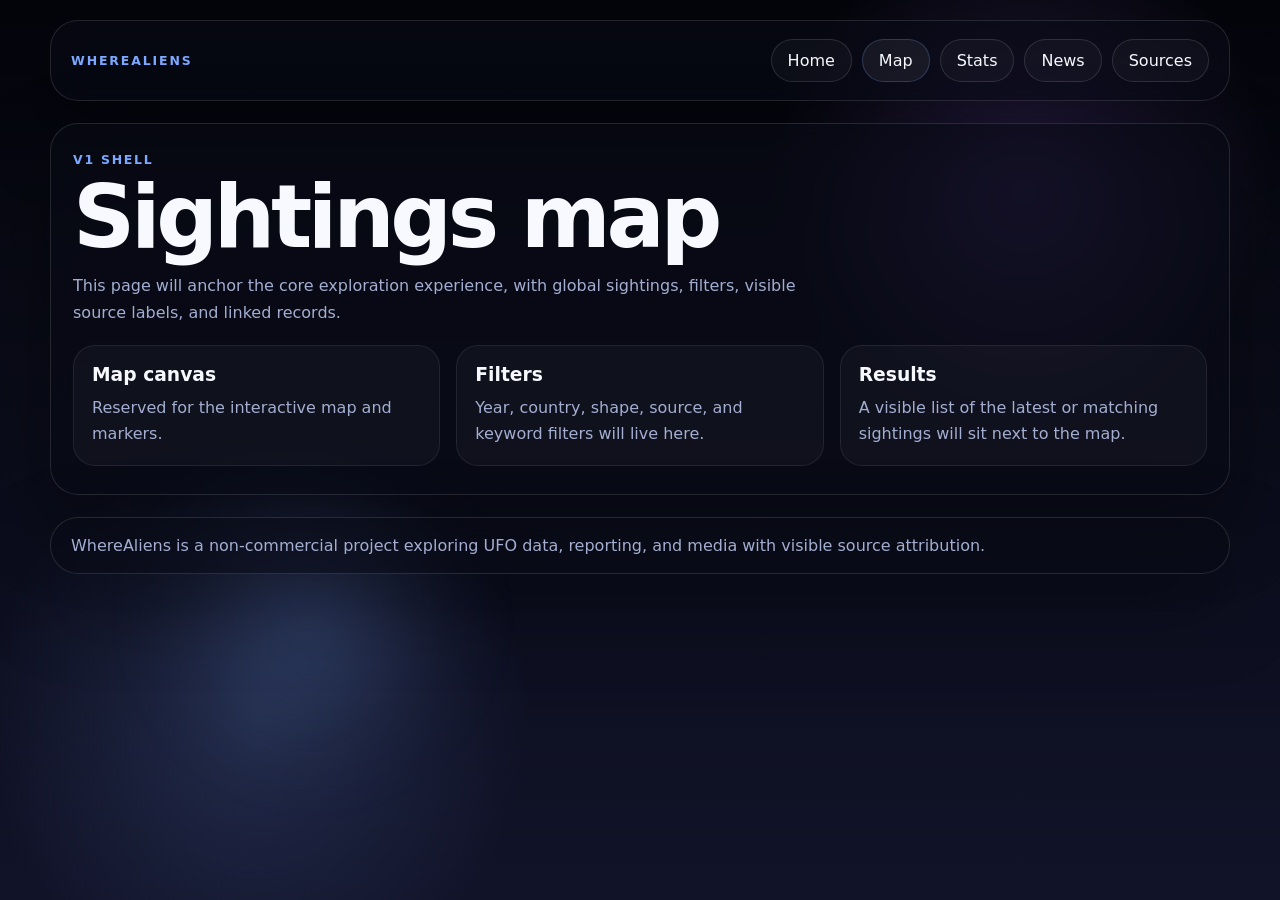
==== map/index.html @ da7f72e4 "Build V1 shell pages for wherealiens dev" ====
<!DOCTYPE html>
<html lang="en">
<head>
  <meta charset="UTF-8">
  <meta name="viewport" content="width=device-width, initial-scale=1.0, viewport-fit=cover">
  <title>Map · WhereAliens</title>
  <link rel="icon" href="/assets/alien.ico" type="image/x-icon">
  <link rel="stylesheet" href="/styles/base.css">
  <link rel="stylesheet" href="/styles/layout.css">
  <link rel="stylesheet" href="/styles/components.css">
  <link rel="stylesheet" href="/styles/pages/map.css">
</head>
<body>
  <div class="orb"></div>
  <div class="site-shell">
    <header class="topbar">
      <div>
        <div class="brand">WhereAliens</div>
      </div>
      <nav class="nav" aria-label="Primary navigation">
        <a href="/" >Home</a>
        <a href="/map/" class="active">Map</a>
        <a href="/stats/" >Stats</a>
        <a href="/news/" >News</a>
        <a href="/sources/" >Sources</a>
      </nav>
    </header>

    <main class="section">
  <div class="meta">V1 shell</div>
  <h1 class="hero-title">Sightings map</h1>
  <p class="lead">This page will anchor the core exploration experience, with global sightings, filters, visible source labels, and linked records.</p>
  <div class="card-grid">
    <article class="card"><h3>Map canvas</h3><p>Reserved for the interactive map and markers.</p></article>
    <article class="card"><h3>Filters</h3><p>Year, country, shape, source, and keyword filters will live here.</p></article>
    <article class="card"><h3>Results</h3><p>A visible list of the latest or matching sightings will sit next to the map.</p></article>
  </div>
</main>

    <footer class="footer">
      <div>WhereAliens is a non-commercial project exploring UFO data, reporting, and media with visible source attribution.</div>
    </footer>
  </div>
  <script src="/scripts/core/app.js"></script>
  <script src="/scripts/core/utils.js"></script>
  <script src="/scripts/pages/map.js"></script>
</body>
</html>
---- styles/base.css ----
:root {
  --bg: #04050b;
  --bg-2: #111329;
  --text: #f7f9ff;
  --muted: #a3aed1;
  --blue: #7ca8ff;
  --violet: #a16bff;
  --line: rgba(255,255,255,0.12);
  --line-strong: rgba(124,168,255,0.24);
  --panel: rgba(9, 10, 22, 0.62);
  --panel-2: rgba(255,255,255,0.03);
}
* { box-sizing: border-box; }
html, body { margin: 0; padding: 0; }
body {
  min-height: 100vh;
  font-family: Inter, system-ui, sans-serif;
  color: var(--text);
  background:
    radial-gradient(circle at 80% 20%, rgba(161,107,255,0.22), transparent 20%),
    radial-gradient(circle at 20% 80%, rgba(124,168,255,0.18), transparent 22%),
    linear-gradient(180deg, var(--bg) 0%, var(--bg-2) 100%);
  overflow-x: hidden;
}
a { color: inherit; }
img { max-width: 100%; display: block; }
---- styles/layout.css ----
.site-shell {
  position: relative;
  z-index: 1;
  width: min(1180px, calc(100% - 32px));
  margin: 0 auto;
  padding: 20px 0 40px;
}
.orb {
  position: fixed;
  inset: auto auto 8% 8%;
  width: min(42vw, 420px);
  height: min(42vw, 420px);
  border-radius: 50%;
  background: radial-gradient(circle, rgba(124,168,255,0.18) 0%, rgba(124,168,255,0.02) 45%, transparent 68%);
  filter: blur(18px);
  pointer-events: none;
}
.topbar, .section, .footer {
  border: 1px solid var(--line);
  background: var(--panel);
  backdrop-filter: blur(14px);
  box-shadow: 0 30px 80px rgba(0,0,0,.35);
  border-radius: 28px;
}
.topbar {
  display: flex;
  justify-content: space-between;
  align-items: center;
  gap: 14px;
  padding: 18px 20px;
  margin-bottom: 22px;
}
.brand {
  color: var(--blue);
  text-transform: uppercase;
  letter-spacing: .15em;
  font-size: .78rem;
  font-weight: 700;
}
.nav {
  display: flex;
  gap: 10px;
  flex-wrap: wrap;
}
.nav a {
  text-decoration: none;
  color: var(--text);
  border: 1px solid var(--line);
  border-radius: 999px;
  padding: 11px 16px;
  background: rgba(255,255,255,0.03);
}
.nav a.active, .nav a:hover, .nav a:focus-visible {
  border-color: var(--line-strong);
  background: rgba(255,255,255,0.06);
  outline: none;
}
.section {
  padding: 28px 22px;
  margin-bottom: 22px;
}
.footer {
  padding: 18px 20px;
  color: var(--muted);
}
@media (max-width: 820px) {
  .topbar { flex-direction: column; align-items: flex-start; }
}
---- styles/components.css ----
.hero-title {
  margin: 0 0 14px;
  font-size: clamp(2.8rem, 8vw, 5.4rem);
  line-height: .94;
  letter-spacing: -.05em;
}
.lead {
  color: var(--muted);
  max-width: 760px;
  margin: 0 0 18px;
  line-height: 1.7;
}
.section-title {
  margin: 0 0 10px;
  font-size: 1.6rem;
}
.section-copy {
  color: var(--muted);
  margin: 0 0 18px;
  line-height: 1.7;
}
.card-grid {
  display: grid;
  grid-template-columns: repeat(auto-fit, minmax(220px, 1fr));
  gap: 16px;
}
.card {
  border: 1px solid rgba(255,255,255,0.08);
  border-radius: 22px;
  padding: 18px;
  background: var(--panel-2);
}
.card h3 { margin: 0 0 10px; }
.card p { margin: 0; color: var(--muted); line-height: 1.65; }
.cta-row { display: flex; gap: 12px; flex-wrap: wrap; margin-top: 18px; }
.button {
  text-decoration: none;
  color: var(--text);
  border: 1px solid var(--line);
  border-radius: 999px;
  padding: 11px 16px;
  background: rgba(255,255,255,0.03);
}
.button.primary {
  border: none;
  background: linear-gradient(90deg, var(--blue), var(--violet));
  color: #07111f;
  font-weight: 700;
}
.meta { color: var(--blue); text-transform: uppercase; letter-spacing: .14em; font-size: .78rem; font-weight: 700; margin-bottom: 10px; }
---- styles/pages/map.css ----
.page-columns {
  display: grid;
  gap: 18px;
}
.highlight {
  border: 1px solid rgba(255,255,255,0.08);
  border-radius: 22px;
  padding: 18px;
  background: rgba(255,255,255,0.03);
}
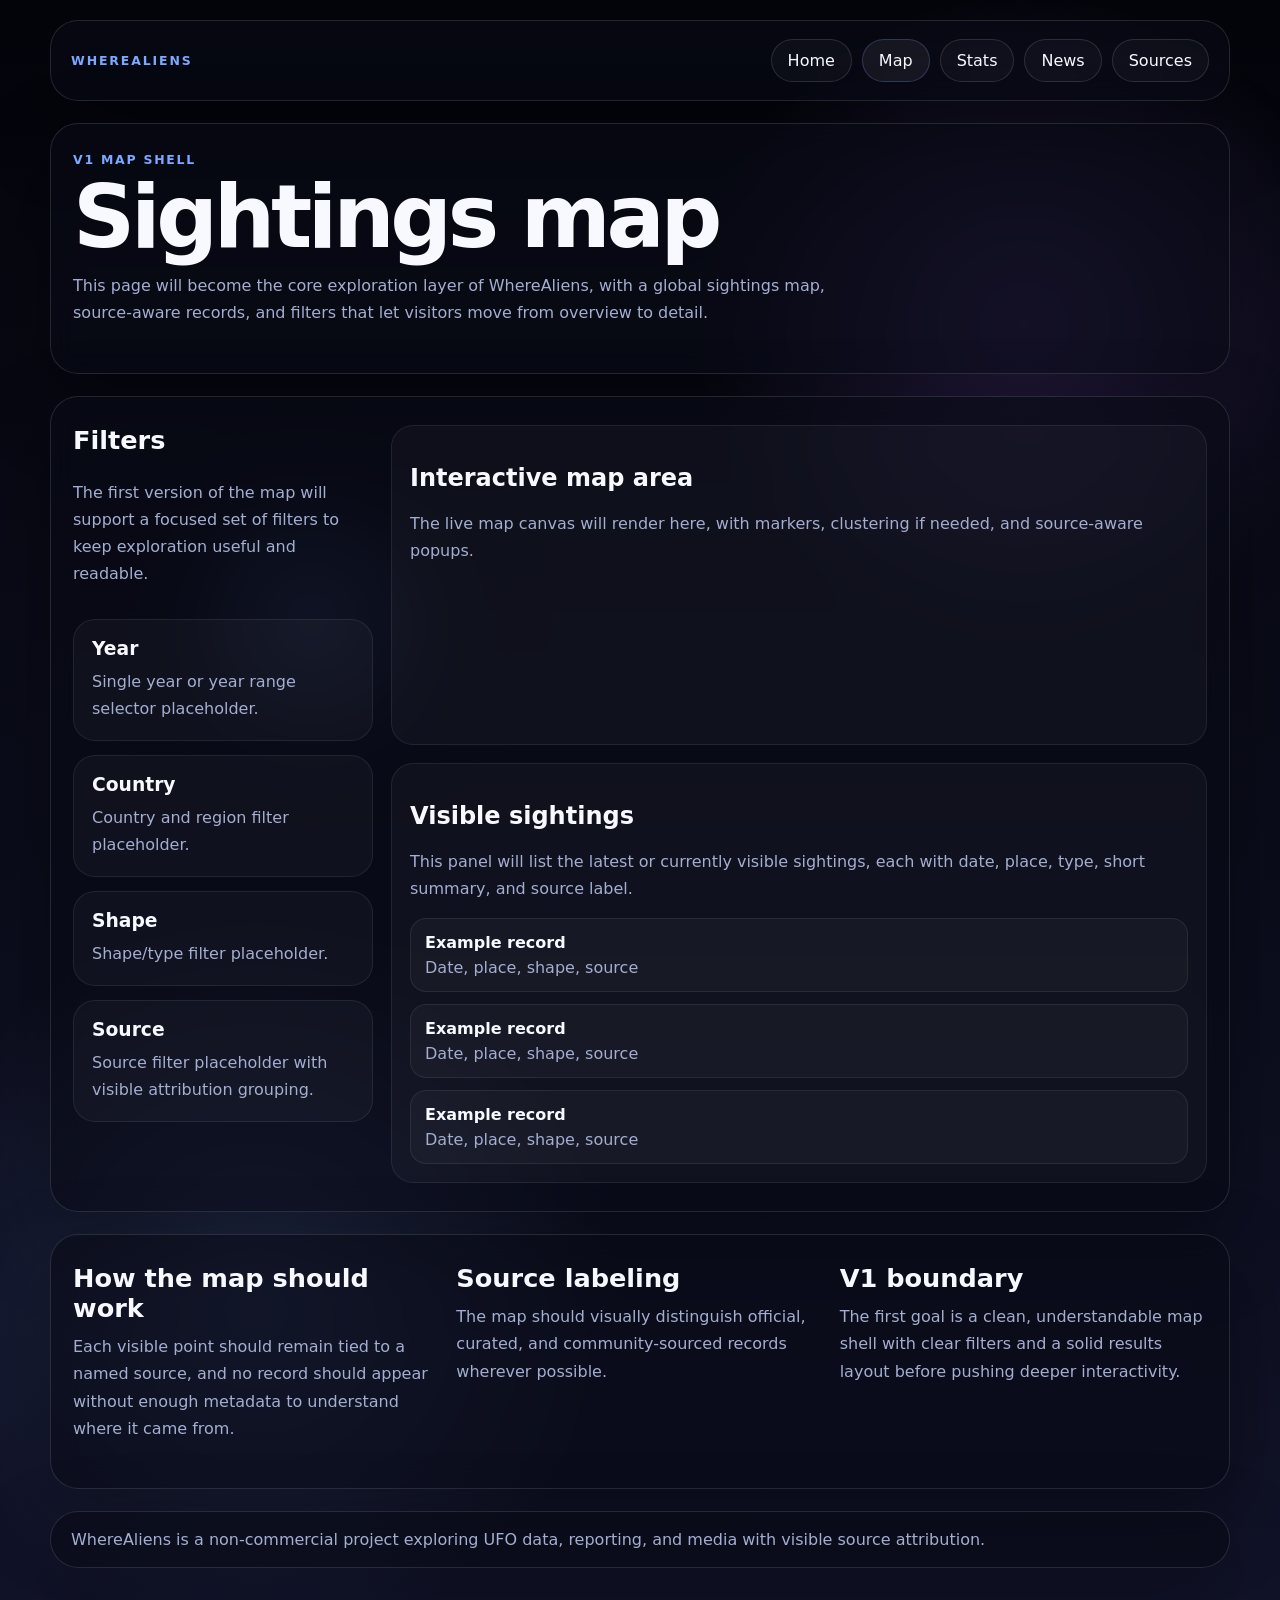
==== commit 965b8d63: "Build sources content and stronger map shell for wherealiens dev" ====
--- a/map/index.html
+++ b/map/index.html
@@ -14,28 +14,64 @@
   <div class="orb"></div>
   <div class="site-shell">
     <header class="topbar">
-      <div>
-        <div class="brand">WhereAliens</div>
-      </div>
+      <div><div class="brand">WhereAliens</div></div>
       <nav class="nav" aria-label="Primary navigation">
-        <a href="/" >Home</a>
+        <a href="/">Home</a>
         <a href="/map/" class="active">Map</a>
-        <a href="/stats/" >Stats</a>
-        <a href="/news/" >News</a>
-        <a href="/sources/" >Sources</a>
+        <a href="/stats/">Stats</a>
+        <a href="/news/">News</a>
+        <a href="/sources/">Sources</a>
       </nav>
     </header>
 
     <main class="section">
-  <div class="meta">V1 shell</div>
-  <h1 class="hero-title">Sightings map</h1>
-  <p class="lead">This page will anchor the core exploration experience, with global sightings, filters, visible source labels, and linked records.</p>
-  <div class="card-grid">
-    <article class="card"><h3>Map canvas</h3><p>Reserved for the interactive map and markers.</p></article>
-    <article class="card"><h3>Filters</h3><p>Year, country, shape, source, and keyword filters will live here.</p></article>
-    <article class="card"><h3>Results</h3><p>A visible list of the latest or matching sightings will sit next to the map.</p></article>
-  </div>
-</main>
+      <div class="meta">V1 map shell</div>
+      <h1 class="hero-title">Sightings map</h1>
+      <p class="lead">This page will become the core exploration layer of WhereAliens, with a global sightings map, source-aware records, and filters that let visitors move from overview to detail.</p>
+    </main>
+
+    <section class="section map-layout">
+      <aside class="map-sidebar">
+        <h2 class="section-title">Filters</h2>
+        <p class="section-copy">The first version of the map will support a focused set of filters to keep exploration useful and readable.</p>
+        <div class="card filter-card"><h3>Year</h3><p>Single year or year range selector placeholder.</p></div>
+        <div class="card filter-card"><h3>Country</h3><p>Country and region filter placeholder.</p></div>
+        <div class="card filter-card"><h3>Shape</h3><p>Shape/type filter placeholder.</p></div>
+        <div class="card filter-card"><h3>Source</h3><p>Source filter placeholder with visible attribution grouping.</p></div>
+      </aside>
+
+      <div class="map-main">
+        <div class="map-canvas card">
+          <h2>Interactive map area</h2>
+          <p>The live map canvas will render here, with markers, clustering if needed, and source-aware popups.</p>
+        </div>
+
+        <div class="card results-card">
+          <h2>Visible sightings</h2>
+          <p>This panel will list the latest or currently visible sightings, each with date, place, type, short summary, and source label.</p>
+          <ul class="results-list">
+            <li><strong>Example record</strong><span>Date, place, shape, source</span></li>
+            <li><strong>Example record</strong><span>Date, place, shape, source</span></li>
+            <li><strong>Example record</strong><span>Date, place, shape, source</span></li>
+          </ul>
+        </div>
+      </div>
+    </section>
+
+    <section class="section methodology-grid">
+      <div class="highlight">
+        <h2 class="section-title">How the map should work</h2>
+        <p class="section-copy">Each visible point should remain tied to a named source, and no record should appear without enough metadata to understand where it came from.</p>
+      </div>
+      <div class="highlight">
+        <h2 class="section-title">Source labeling</h2>
+        <p class="section-copy">The map should visually distinguish official, curated, and community-sourced records wherever possible.</p>
+      </div>
+      <div class="highlight">
+        <h2 class="section-title">V1 boundary</h2>
+        <p class="section-copy">The first goal is a clean, understandable map shell with clear filters and a solid results layout before pushing deeper interactivity.</p>
+      </div>
+    </section>
 
     <footer class="footer">
       <div>WhereAliens is a non-commercial project exploring UFO data, reporting, and media with visible source attribution.</div>
--- a/styles/pages/map.css
+++ b/styles/pages/map.css
@@ -1,10 +1,45 @@
-.page-columns {
+.map-layout {
+  display: grid;
+  grid-template-columns: minmax(240px, 300px) 1fr;
+  gap: 18px;
+}
+.map-sidebar {
+  display: grid;
+  gap: 14px;
+  align-content: start;
+}
+.map-main {
   display: grid;
   gap: 18px;
 }
-.highlight {
+.map-canvas {
+  min-height: 320px;
+}
+.results-list {
+  list-style: none;
+  margin: 16px 0 0;
+  padding: 0;
+  display: grid;
+  gap: 12px;
+}
+.results-list li {
   border: 1px solid rgba(255,255,255,0.08);
-  border-radius: 22px;
-  padding: 18px;
+  border-radius: 16px;
+  padding: 14px;
   background: rgba(255,255,255,0.03);
 }
+.results-list span {
+  display: block;
+  margin-top: 6px;
+  color: var(--muted);
+}
+.methodology-grid {
+  display: grid;
+  grid-template-columns: repeat(auto-fit, minmax(240px, 1fr));
+  gap: 16px;
+}
+@media (max-width: 900px) {
+  .map-layout {
+    grid-template-columns: 1fr;
+  }
+}
